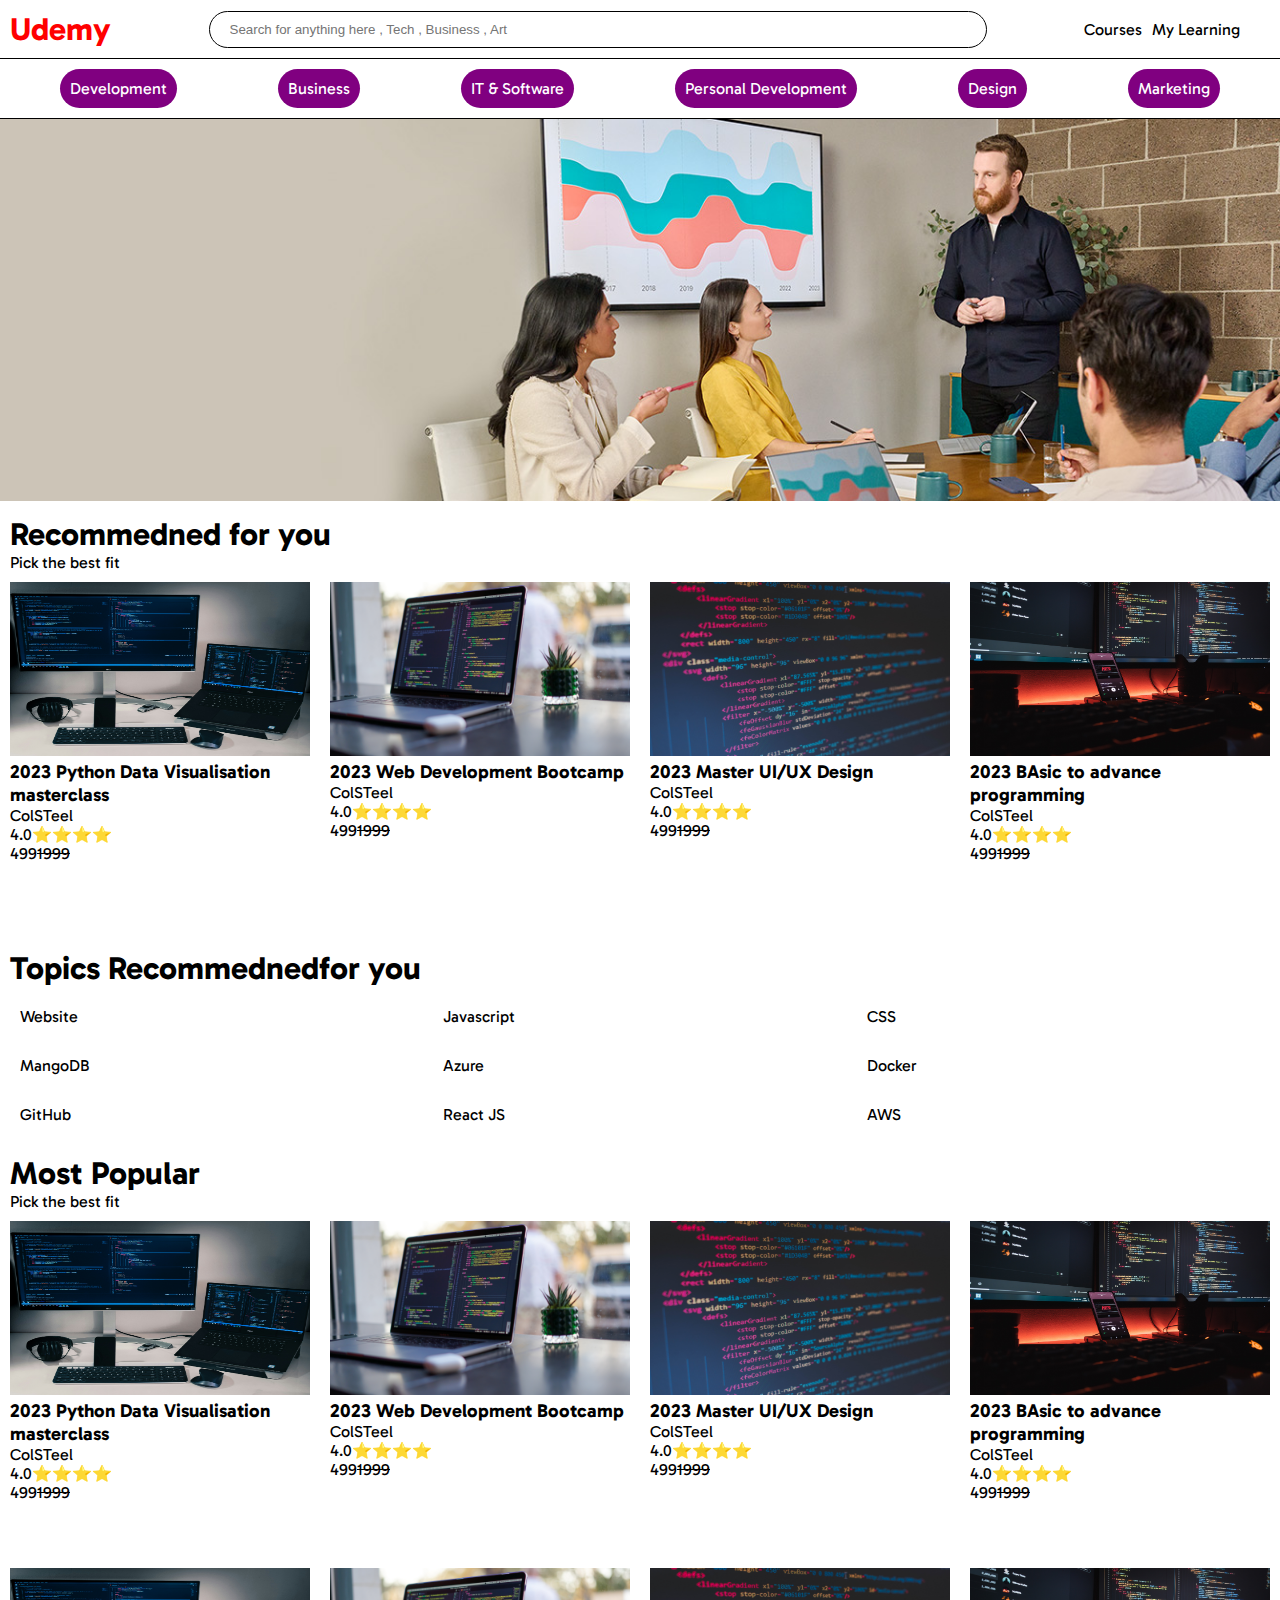
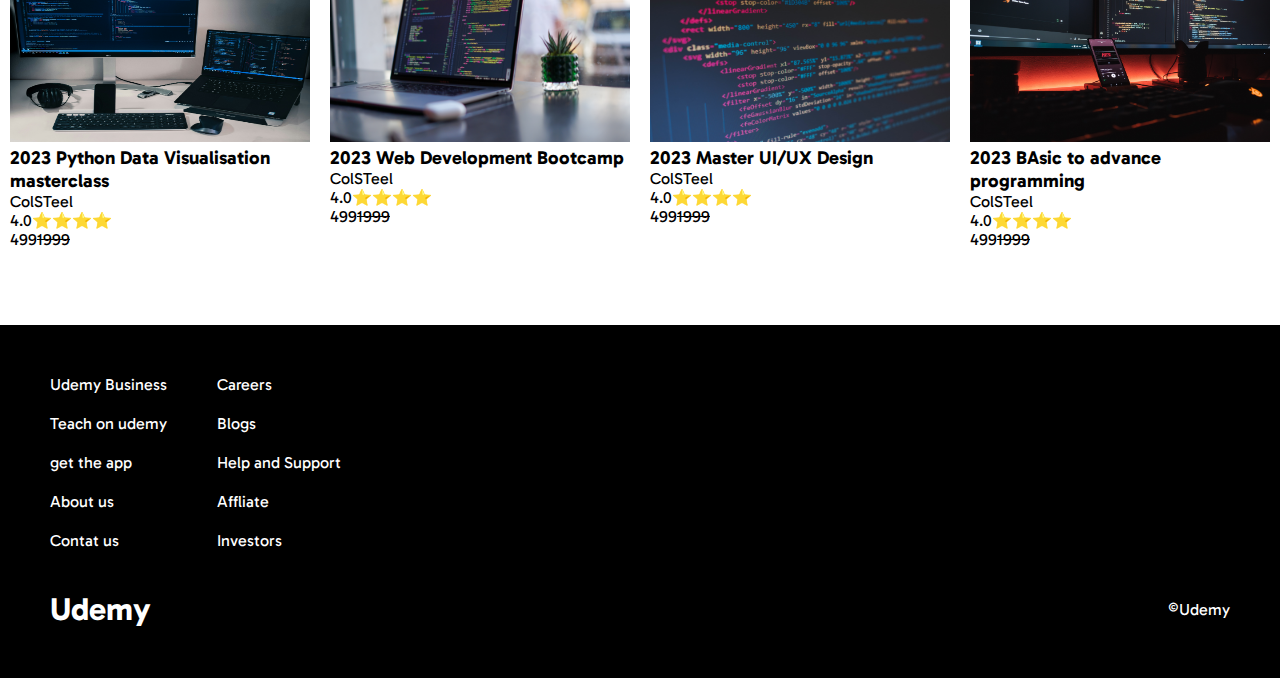
==== index.html @ b77e830a "Updated all files" ====
<!DOCTYPE html>
<html lang="en">
<head>
    <meta charset="UTF-8">
    <meta name="viewport" content="width=device-width, initial-scale=1.0">
    <title>Udemy</title>

    <!-- Google Fonts -->
    <link rel="preconnect" href="https://fonts.googleapis.com">
<link rel="preconnect" href="https://fonts.gstatic.com" crossorigin>
<link href="https://fonts.googleapis.com/css2?family=Gabarito&display=swap" rel="stylesheet">

<!-- CSS Style SHeet -->
<link rel="stylesheet" href="style.css">

<!-- Font awesome cdn link -->
<link rel="stylesheet" href="https://cdnjs.cloudflare.com/ajax/libs/font-awesome/6.4.2/css/all.min.css" integrity="sha512-z3gLpd7yknf1YoNbCzqRKc4qyor8gaKU1qmn+CShxbuBusANI9QpRohGBreCFkKxLhei6S9CQXFEbbKuqLg0DA==" crossorigin="anonymous" referrerpolicy="no-referrer" />

</head>
<body>

    <div class="navbar">
        <div class="navbar__s1">
<h1 class="navbar__s1__title">Udemy</h1>
        </div>
        <div class="navbar__s2">
            <i class="fa-solid fa-magnifying-glass"></i>
            <input type="text" placeholder="Search for anything here , Tech , Business , Art">
        </div>
        <div class="navbar__s3">
        <p>Courses</p>
        <p>My Learning</p>
        <i class="fa-solid fa-cart-shopping"></i>
        <i class="fa-solid fa-bell"></i>
        <i class="fa-solid fa-user"></i>
        </div>
    </div>
    <div class="catagories">
        <p>Development</p>
        <p>Business</p>
        <p>IT & Software</p>
        <p>Personal Development</p>
        <p>Design</p>
        <p>Marketing</p>
    </div>

<!-- Sale Image -->
<div class="sale-image">
    <img src="sale image.jpg" alt="sale image">
</div>

<!-- REcommended Section -->
<div class="recommended">
<h1 class="recommended__title">Recommedned for you</h1>
<p>Pick the best fit</p>
<div class="recommended__container">
    <div class="course-card">
        <img src="C1.jpg" alt="">
        <h3>2023 Python Data Visualisation masterclass</h3>
        <p>ColSTeel</p>
        <p>4.0⭐⭐⭐⭐</p>
        <p>499<del>1999</del></p>
    </div>

    <div class="course-card">
        <img src="C2.jpg" alt="">
        <h3>2023 Web Development Bootcamp</h3>
        <p>ColSTeel</p>
        <p>4.0⭐⭐⭐⭐</p>
        <p>499<del>1999</del></p>
    </div>

    <div class="course-card">
        <img src="C3.jpg" alt="">
        <h3>2023 Master UI/UX Design</h3>
        <p>ColSTeel</p>
        <p>4.0⭐⭐⭐⭐</p>
        <p>499<del>1999</del></p>
    </div>

    <div class="course-card">
        <img src="C4.jpg" alt="">
        <h3>2023 BAsic to advance programming</h3>
        <p>ColSTeel</p>
        <p>4.0⭐⭐⭐⭐</p>
        <p>499<del>1999</del></p>
    </div>

</div>
</div>

<!-- Topics -->
<div class="topics">
    <h1 class="topics__title">Topics Recommednedfor you</h1>
    <div class="topics__container">
        <p>Website</p>
        <p>Javascript</p>
        <p>CSS</p>
        <p>MangoDB</p>
        <p>Azure</p>
        <p>Docker</p>
        <p>GitHub</p>
        <p>React JS</p>
        <p>AWS</p>

    </div>
</div>

<!-- Popular -->

<div class="recommended">
    <h1 class="recommended__title">Most Popular</h1>
    <p>Pick the best fit</p>
    <div class="recommended__container">
        <div class="course-card">
            <img src="C1.jpg" alt="">
            <h3>2023 Python Data Visualisation masterclass</h3>
            <p>ColSTeel</p>
            <p>4.0⭐⭐⭐⭐</p>
            <p>499<del>1999</del></p>
        </div>
    
        <div class="course-card">
            <img src="C2.jpg" alt="">
            <h3>2023 Web Development Bootcamp</h3>
            <p>ColSTeel</p>
            <p>4.0⭐⭐⭐⭐</p>
            <p>499<del>1999</del></p>
        </div>
    
        <div class="course-card">
            <img src="C3.jpg" alt="">
            <h3>2023 Master UI/UX Design</h3>
            <p>ColSTeel</p>
            <p>4.0⭐⭐⭐⭐</p>
            <p>499<del>1999</del></p>
        </div>
    
        <div class="course-card">
            <img src="C4.jpg" alt="">
            <h3>2023 BAsic to advance programming</h3>
            <p>ColSTeel</p>
            <p>4.0⭐⭐⭐⭐</p>
            <p>499<del>1999</del></p>
        </div>
    
            <div class="course-card">
                <img src="C1.jpg" alt="">
                <h3>2023 Python Data Visualisation masterclass</h3>
                <p>ColSTeel</p>
                <p>4.0⭐⭐⭐⭐</p>
                <p>499<del>1999</del></p>
            </div>
        
            <div class="course-card">
                <img src="C2.jpg" alt="">
                <h3>2023 Web Development Bootcamp</h3>
                <p>ColSTeel</p>
                <p>4.0⭐⭐⭐⭐</p>
                <p>499<del>1999</del></p>
            </div>
        
            <div class="course-card">
                <img src="C3.jpg" alt="">
                <h3>2023 Master UI/UX Design</h3>
                <p>ColSTeel</p>
                <p>4.0⭐⭐⭐⭐</p>
                <p>499<del>1999</del></p>
            </div>
        
            <div class="course-card">
                <img src="C4.jpg" alt="">
                <h3>2023 BAsic to advance programming</h3>
                <p>ColSTeel</p>
                <p>4.0⭐⭐⭐⭐</p>
                <p>499<del>1999</del></p>
            </div>
        
    </div>
    </div>

    <!-- Footer -->
    <div class="footer">
        <div class="footer-one">
            <div class="footer-one__s1">
                <p>Udemy Business</p>
                <p>Teach on udemy</p>
                <p>get the app</p>
                <p>About us</p>
                <p>Contat us</p>

            </div>
            <div class="footer-one__s2">
                    <p>Careers</p>
                    <p>Blogs</p>
                    <p>Help and Support</p>
                    <p>Affliate</p>
                    <p>Investors</p>
            </div>

        </div>
        <div class="footer-two">
                <h1>Udemy</h1>
                <p>&copy;Udemy</p>
        </div>

    </div>

</body>
</html>
---- style.css ----
*{
    padding: 0;
    margin: 0;
}
body{
    font-family: 'Gabarito', sans-serif;
}
.navbar{
    padding: 10px;
    display: flex;
    flex-direction: row;
    justify-content: space-between;
    align-items: center;
    border-bottom: solid black 1px;
    gap: 10px;
}
.navbar__s1__title
{
color: red;
}
.navbar__s2{
    padding: 10px;
    border: solid 1px black;
    border-radius: 30px;
    width: 60%;
    display: flex;
    gap: 10px;
    align-items: center;
}
.navbar__s2 input{
    border: none;
    width: 100%;
}
.navbar__s2 input:focus{
    outline: none;
}
.navbar__s3{
    display: flex;
    gap: 10px;
    align-items: center;
}
.catagories{
    display: flex;
    justify-content: space-around;
    padding: 10px;
    border-bottom: solid 1px black;
}
.catagories p{
    background-color: purple;
    color: white;
    padding: 10px;
    border-radius: 30px;
}
.sale-image img{
    width: 100%;
}
.recommended{
    padding: 10px;
}
.recommended__container{
    display: flex;
    justify-content: space-between;
    margin-top: 10px;
    flex-wrap: wrap;
}
.course-card{
    width: 300px;
   
}
.course-card img{
    width: 100%;
    height: 50%;
}
.topics{
    padding: 10px;
}
.topics__container{
    display: flex;
    flex-wrap: wrap;
    gap: 10px;
    margin-top: 10px;
    
}
.topics__container p{
    border: solid 1x black;
    padding: 10px;
    flex-grow: 1;
    flex-basis: 25%;
}
.footer-one{
    display: flex;
    gap: 10px;
}
.footer-two{
    display: flex;
    justify-content: space-between;
    margin: 20px;
    align-items: center;
}
.footer{
    padding: 30px;
    background-color: black;
    color: white;
}
.footer-one p{
    margin: 20px;
}
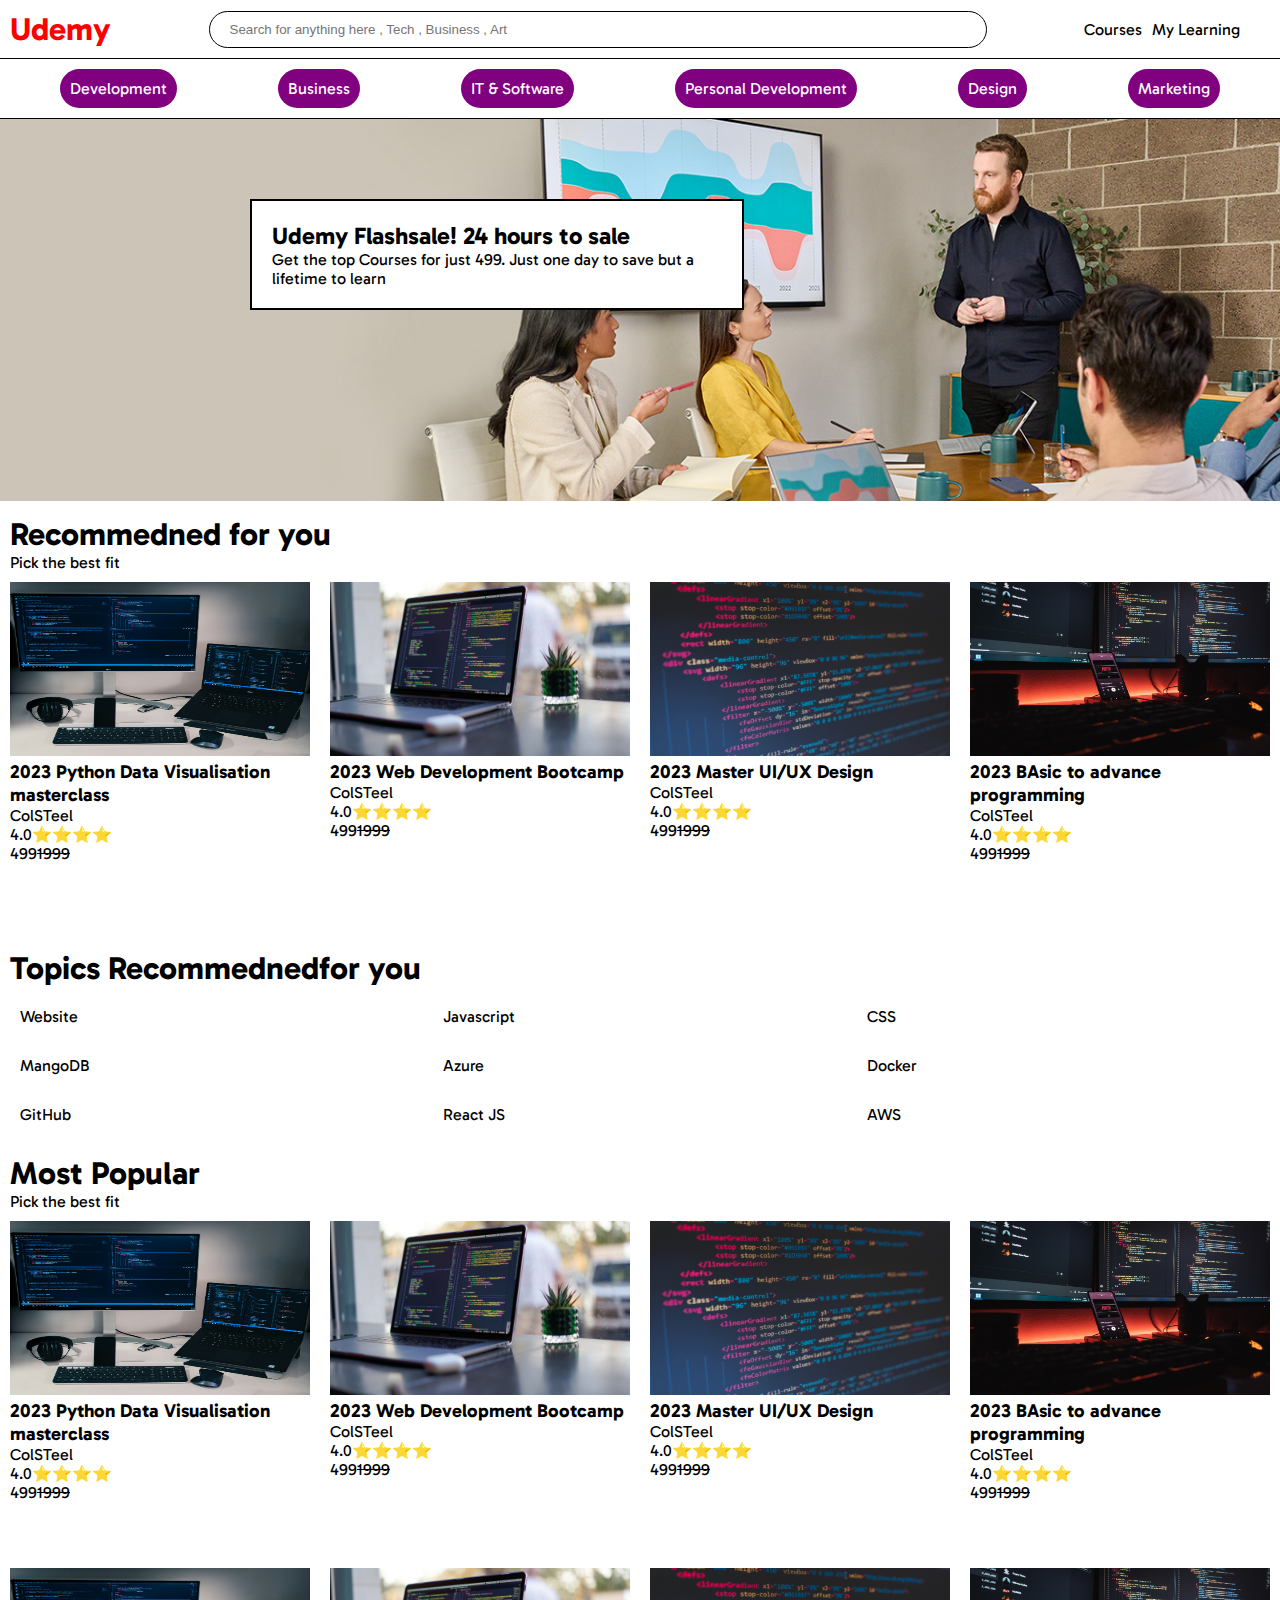
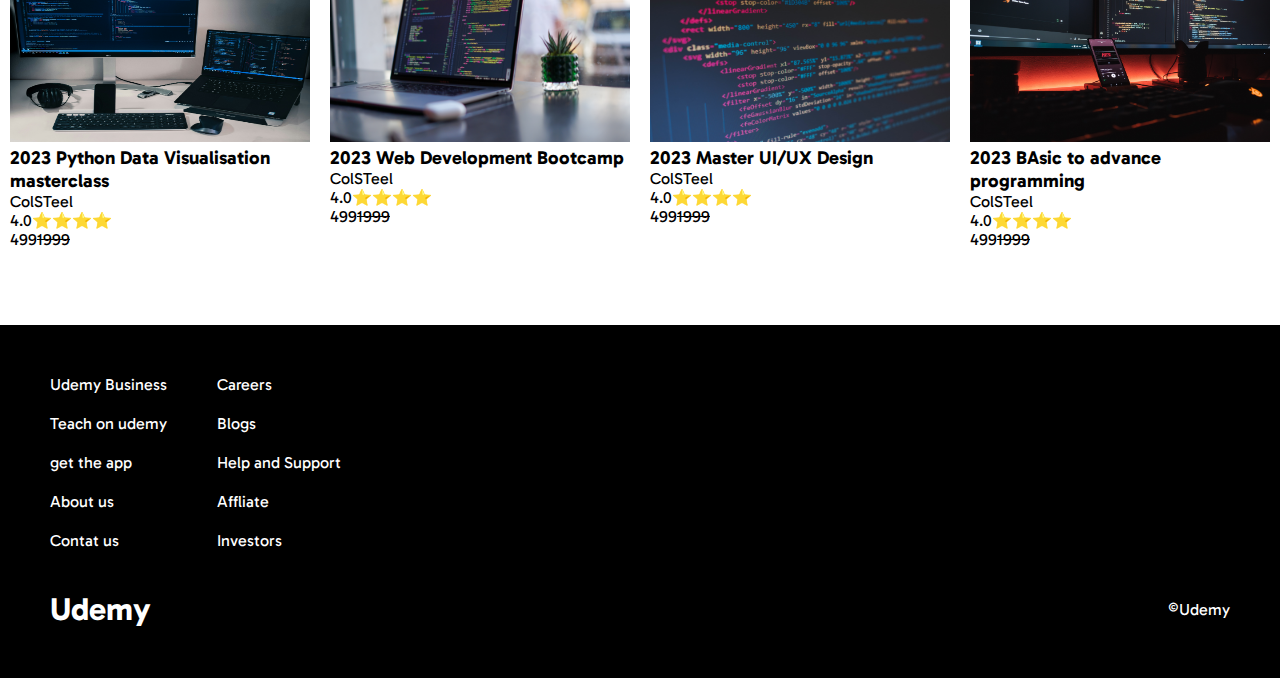
==== commit da81b41e: "Updated using position" ====
--- a/index.html
+++ b/index.html
@@ -29,7 +29,13 @@
         </div>
         <div class="navbar__s3">
         <p>Courses</p>
-        <p>My Learning</p>
+        <!-- <p>My Learning</p> -->
+        <div class="mylearning">
+            <p>My Learning</p>
+            <div class="mylearning__popup">
+                <p>You did not purchase anything yet</p>
+            </div>
+        </div>
         <i class="fa-solid fa-cart-shopping"></i>
         <i class="fa-solid fa-bell"></i>
         <i class="fa-solid fa-user"></i>
@@ -47,6 +53,10 @@
 <!-- Sale Image -->
 <div class="sale-image">
     <img src="sale image.jpg" alt="sale image">
+    <div class="sale-image__offer">
+        <h2>Udemy Flashsale! 24 hours to sale</h2>
+        <p>Get the top Courses for just 499. Just one day to save but a lifetime to learn</p>
+    </div>
 </div>
 
 <!-- REcommended Section -->
--- a/style.css
+++ b/style.css
@@ -13,6 +13,10 @@
     align-items: center;
     border-bottom: solid black 1px;
     gap: 10px;
+    position: sticky;
+    top: 0px;
+    background-color: white;
+    z-index: 1;
 }
 .navbar__s1__title
 {
@@ -30,6 +34,7 @@
 .navbar__s2 input{
     border: none;
     width: 100%;
+    background-color: transparent;
 }
 .navbar__s2 input:focus{
     outline: none;
@@ -38,6 +43,27 @@
     display: flex;
     gap: 10px;
     align-items: center;
+}
+.mylearning{
+    position: relative;
+}
+.mylearning:hover{
+    cursor: pointer;
+}
+
+/* Displaying Popup by placing the curser on it */
+.mylearning:hover .mylearning__popup{
+    display: block;
+}
+/* My Leaning Popup */
+.mylearning__popup{
+    position: absolute;
+    background-color: white;
+    border: solid 1px black;
+    width: 100px;
+    top: 150%;
+    right: 0;
+    display: none;
 }
 .catagories{
     display: flex;
@@ -51,8 +77,20 @@
     padding: 10px;
     border-radius: 30px;
 }
+.sale-image{
+    position: relative;
+}
 .sale-image img{
     width: 100%;
+}
+.sale-image__offer{
+    position: absolute;
+    top: 80px;
+    left: 250px;
+    border: solid 2px black;
+    padding: 20px;
+    background-color: white;
+    width: 450px;
 }
 .recommended{
     padding: 10px;
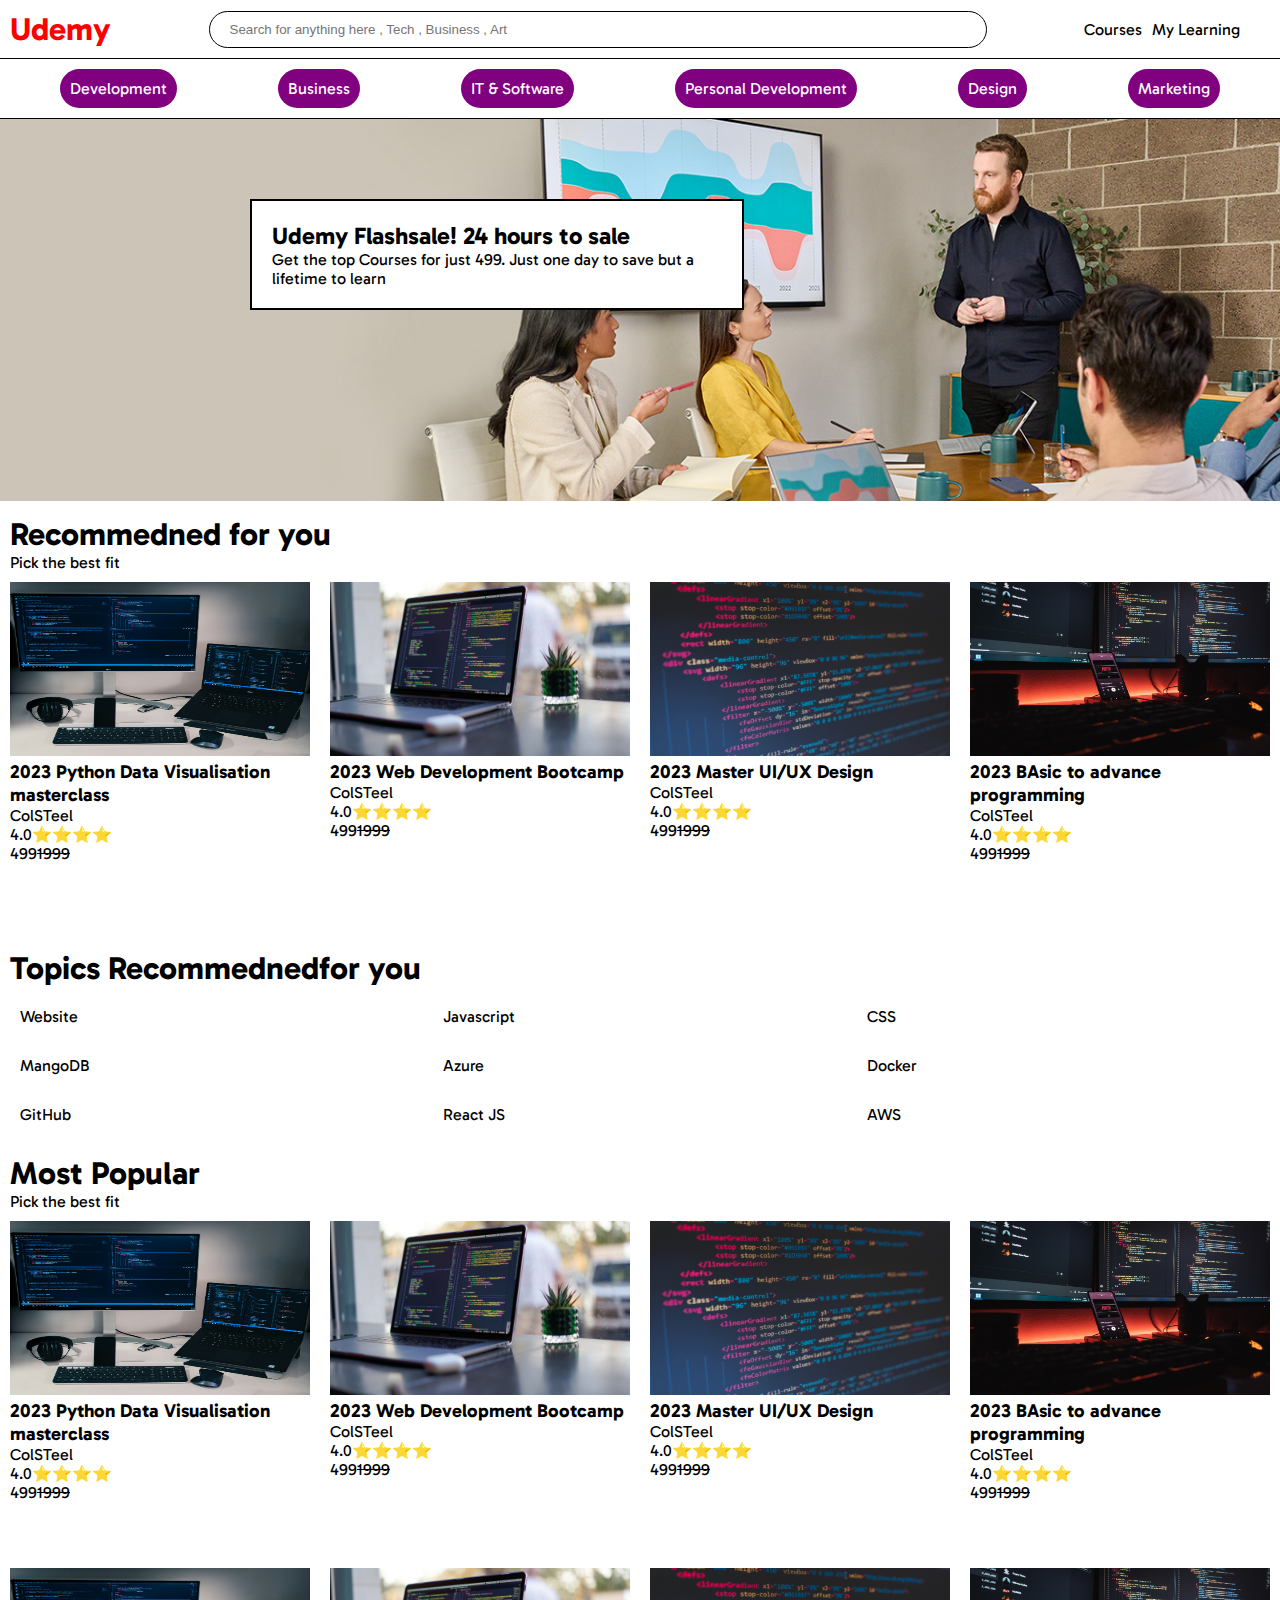
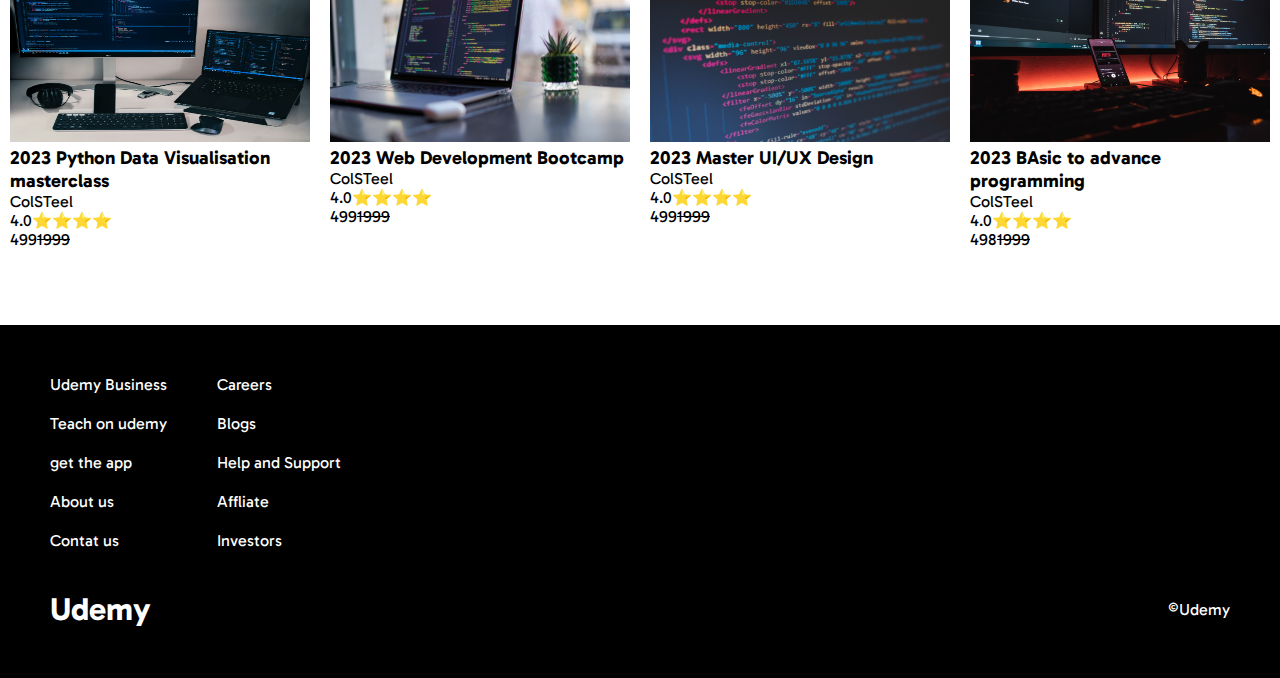
==== commit de9c8e48: "Updated with Position" ====
--- a/index.html
+++ b/index.html
@@ -183,7 +183,7 @@
                 <h3>2023 BAsic to advance programming</h3>
                 <p>ColSTeel</p>
                 <p>4.0⭐⭐⭐⭐</p>
-                <p>499<del>1999</del></p>
+                <p>498<del>1999</del></p>
             </div>
         
     </div>
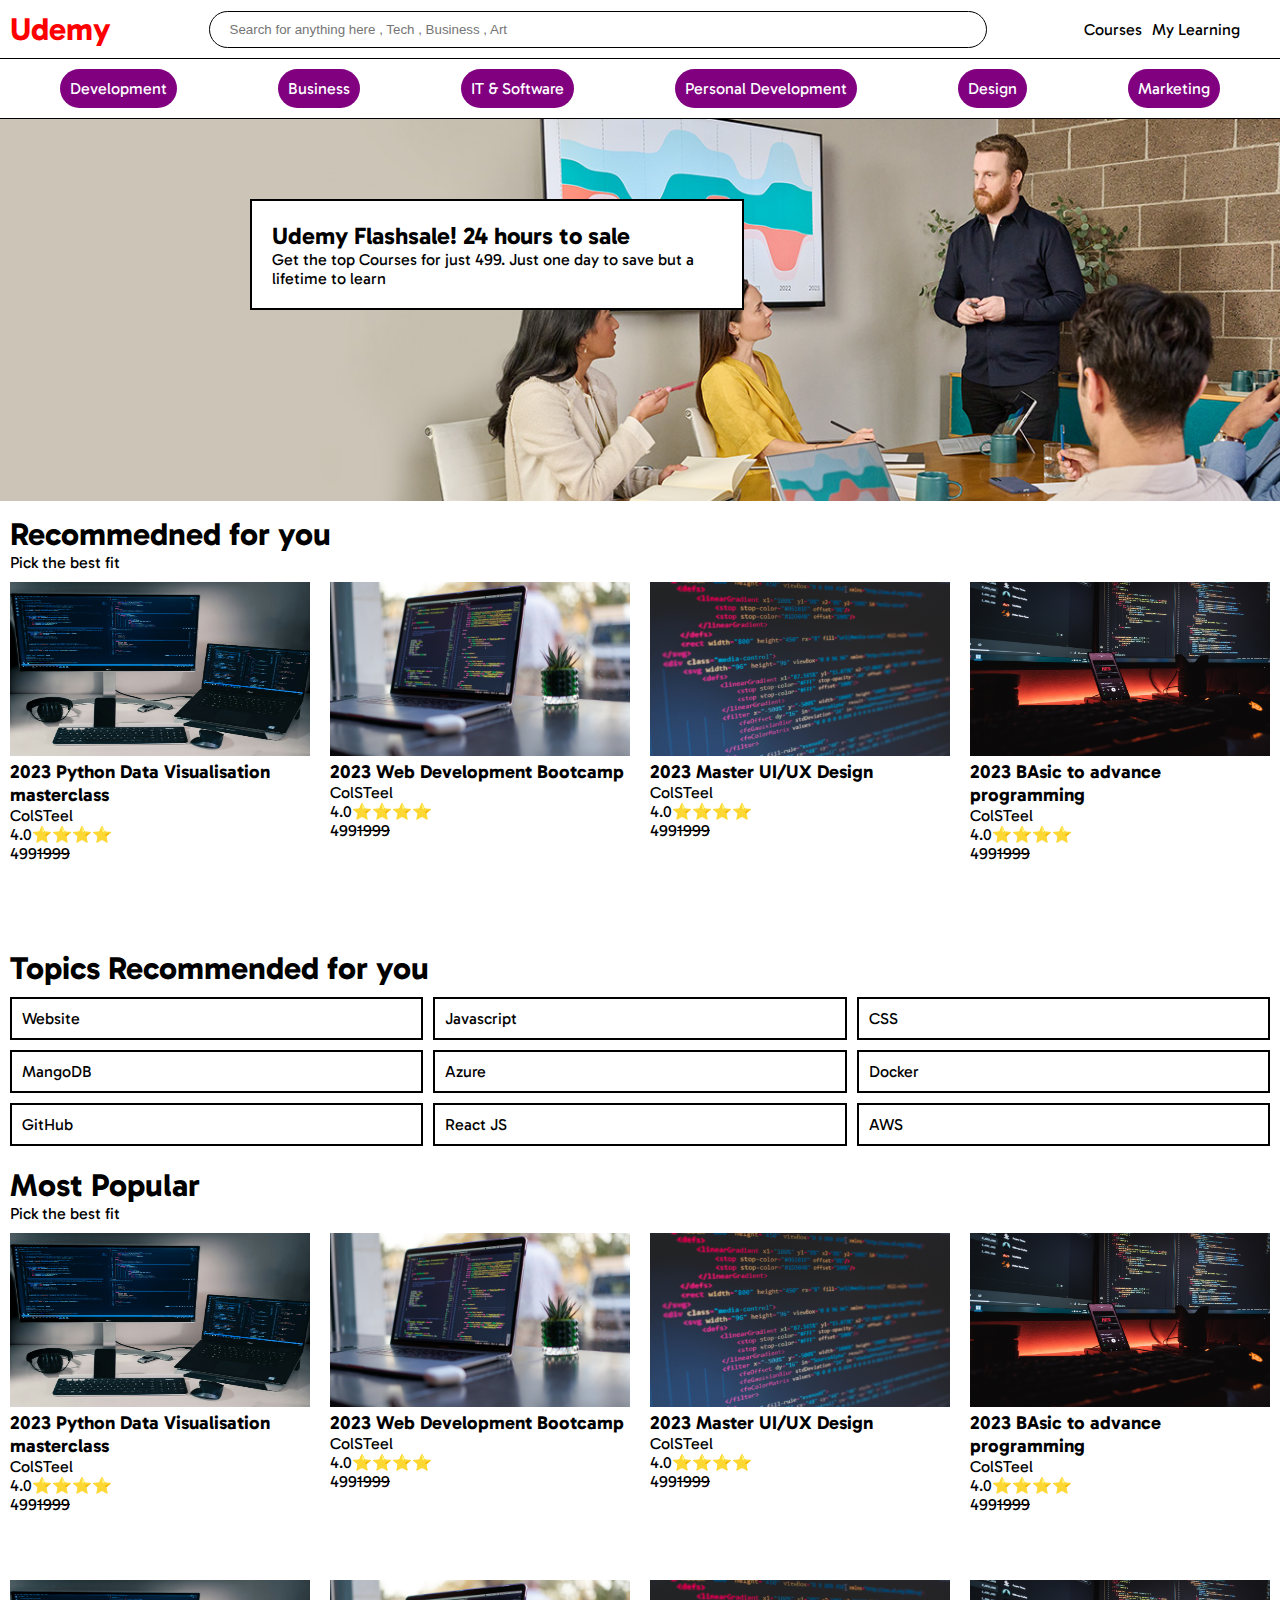
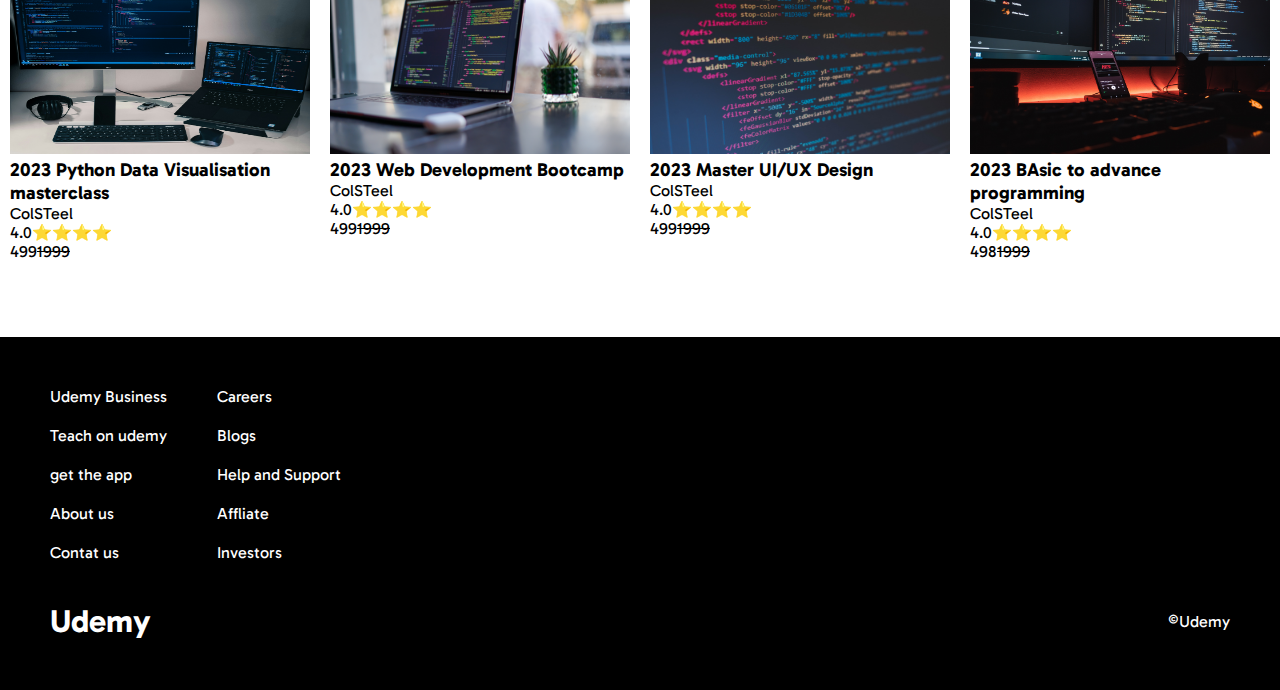
==== commit c1714c59: "Updated Topics Container" ====
--- a/index.html
+++ b/index.html
@@ -101,7 +101,7 @@
 
 <!-- Topics -->
 <div class="topics">
-    <h1 class="topics__title">Topics Recommednedfor you</h1>
+    <h1 class="topics__title">Topics Recommended for you</h1>
     <div class="topics__container">
         <p>Website</p>
         <p>Javascript</p>
--- a/style.css
+++ b/style.css
@@ -117,13 +117,13 @@
     flex-wrap: wrap;
     gap: 10px;
     margin-top: 10px;
-    
 }
 .topics__container p{
-    border: solid 1x black;
+    
     padding: 10px;
     flex-grow: 1;
     flex-basis: 25%;
+    border: solid 2px black;
 }
 .footer-one{
     display: flex;
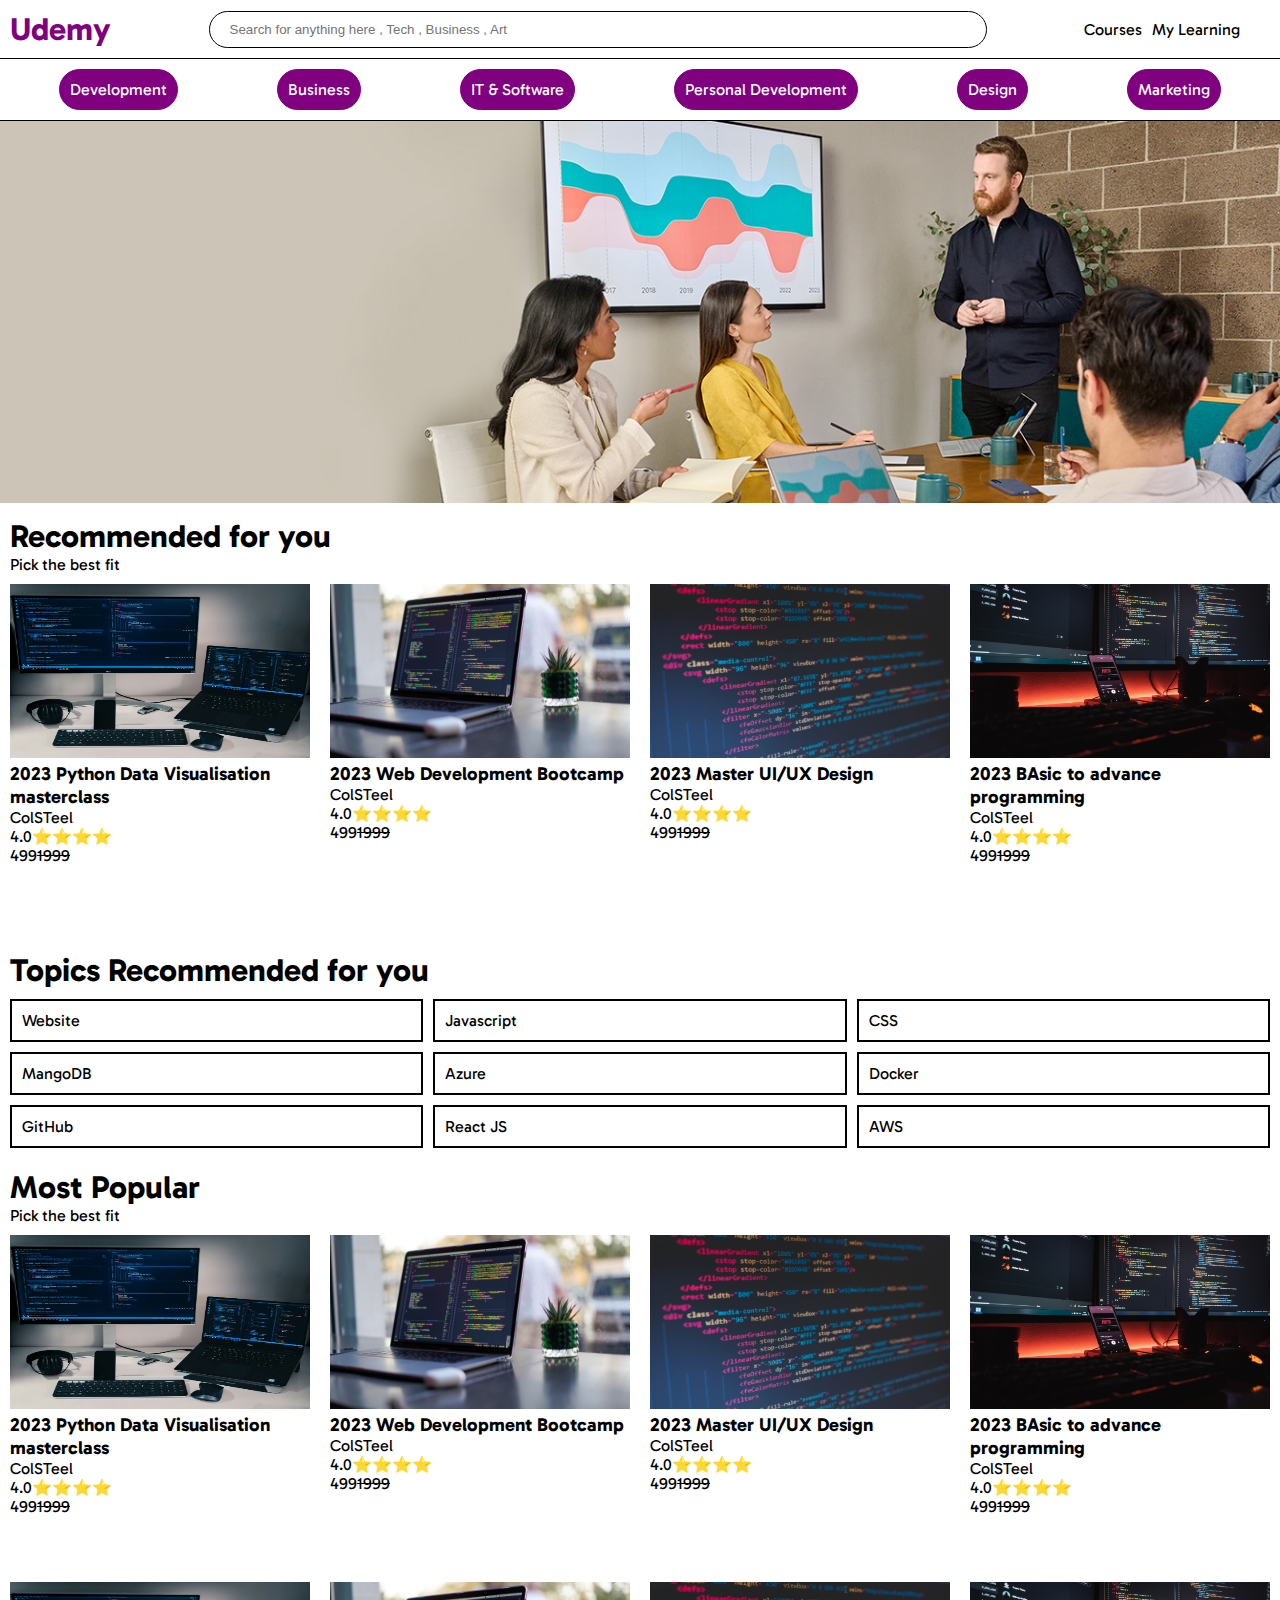
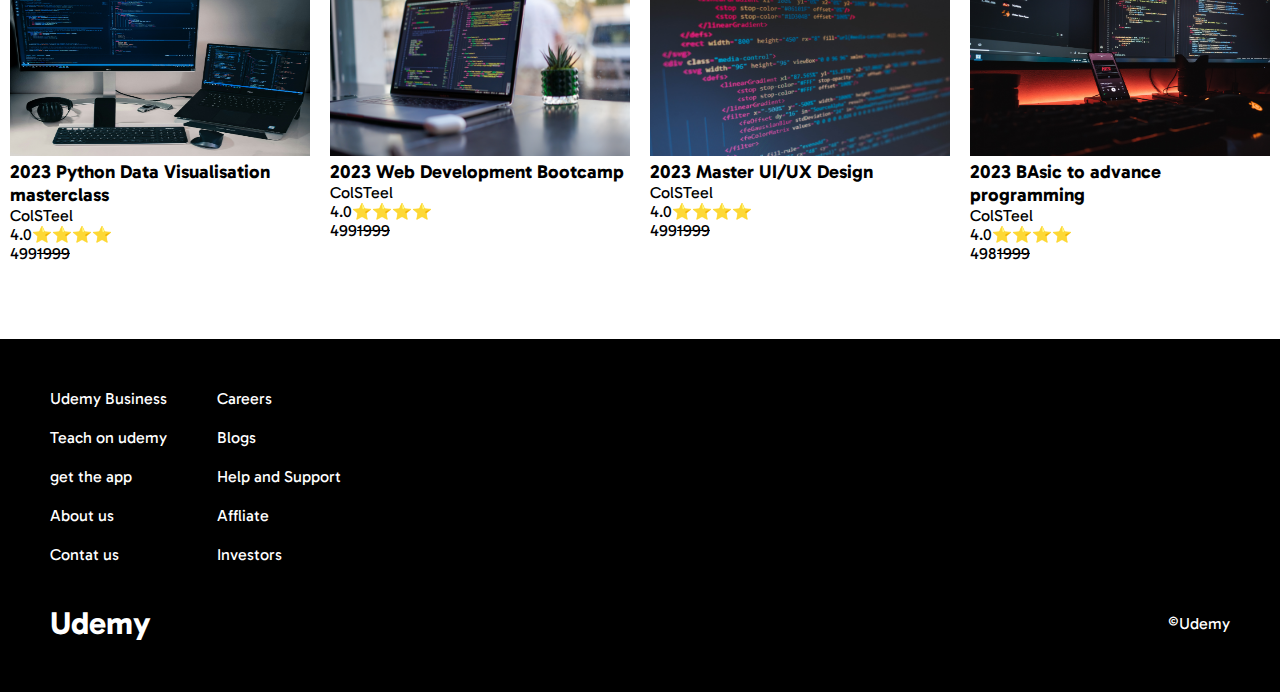
==== commit af1fe253: "Corrections Updated" ====
--- a/index.html
+++ b/index.html
@@ -61,7 +61,7 @@
 
 <!-- REcommended Section -->
 <div class="recommended">
-<h1 class="recommended__title">Recommedned for you</h1>
+<h1 class="recommended__title">Recommended for you</h1>
 <p>Pick the best fit</p>
 <div class="recommended__container">
     <div class="course-card">
--- a/style.css
+++ b/style.css
@@ -20,7 +20,7 @@
 }
 .navbar__s1__title
 {
-color: red;
+color: purple;
 }
 .navbar__s2{
     padding: 10px;
@@ -76,6 +76,14 @@
     color: white;
     padding: 10px;
     border-radius: 30px;
+    border: solid 1px purple;
+}
+.catagories p:hover{
+    transition: 1s;
+    background-color: transparent;
+    color: purple;
+    cursor: pointer;
+    border: solid 1px purple;
 }
 .sale-image{
     position: relative;
@@ -91,6 +99,20 @@
     padding: 20px;
     background-color: white;
     width: 450px;
+    animation-name: zoom;
+    animation-duration: 1s;
+    opacity: 0;
+    animation-fill-mode: forwards;
+}
+@keyframes zoom {
+    0%{
+        transform: scale(0);
+        opacity: 0;
+    }
+    100%{
+        transform: scale(1);
+        opacity: 1;
+    }
 }
 .recommended{
     padding: 10px;
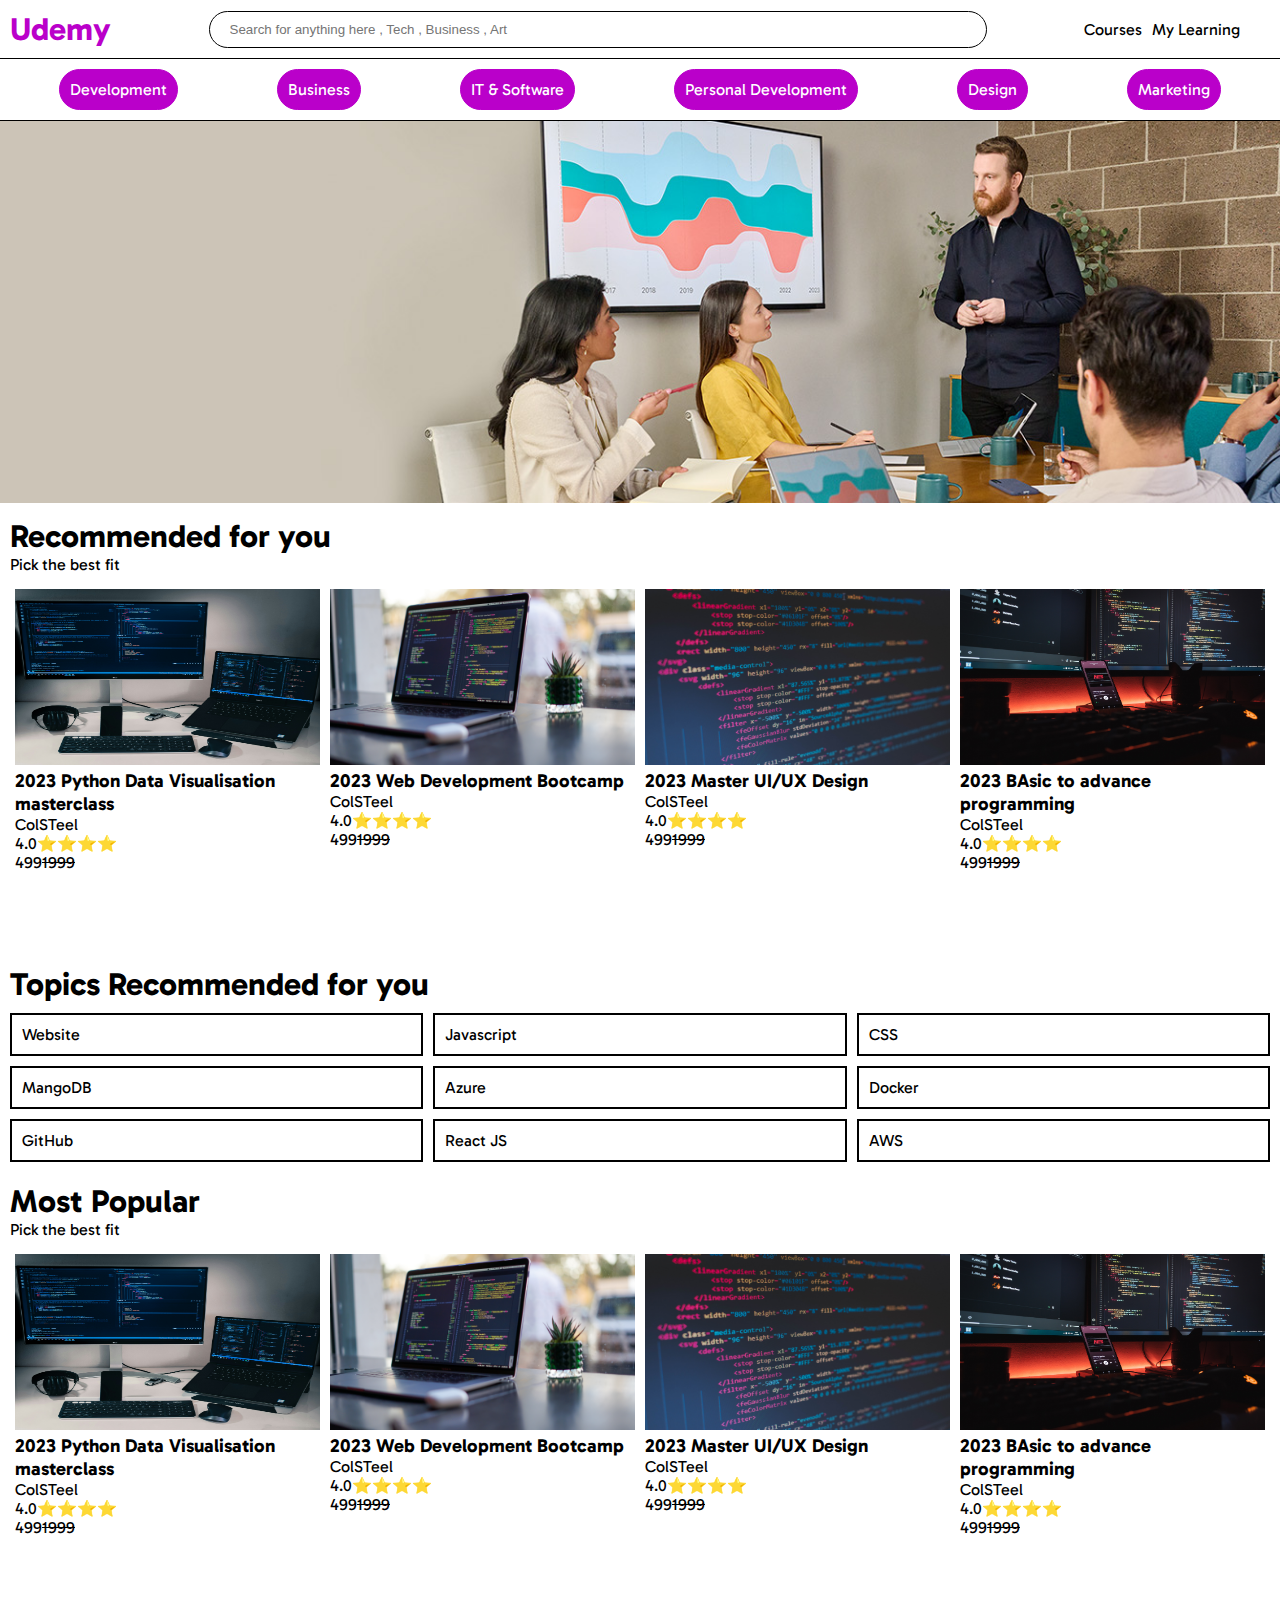
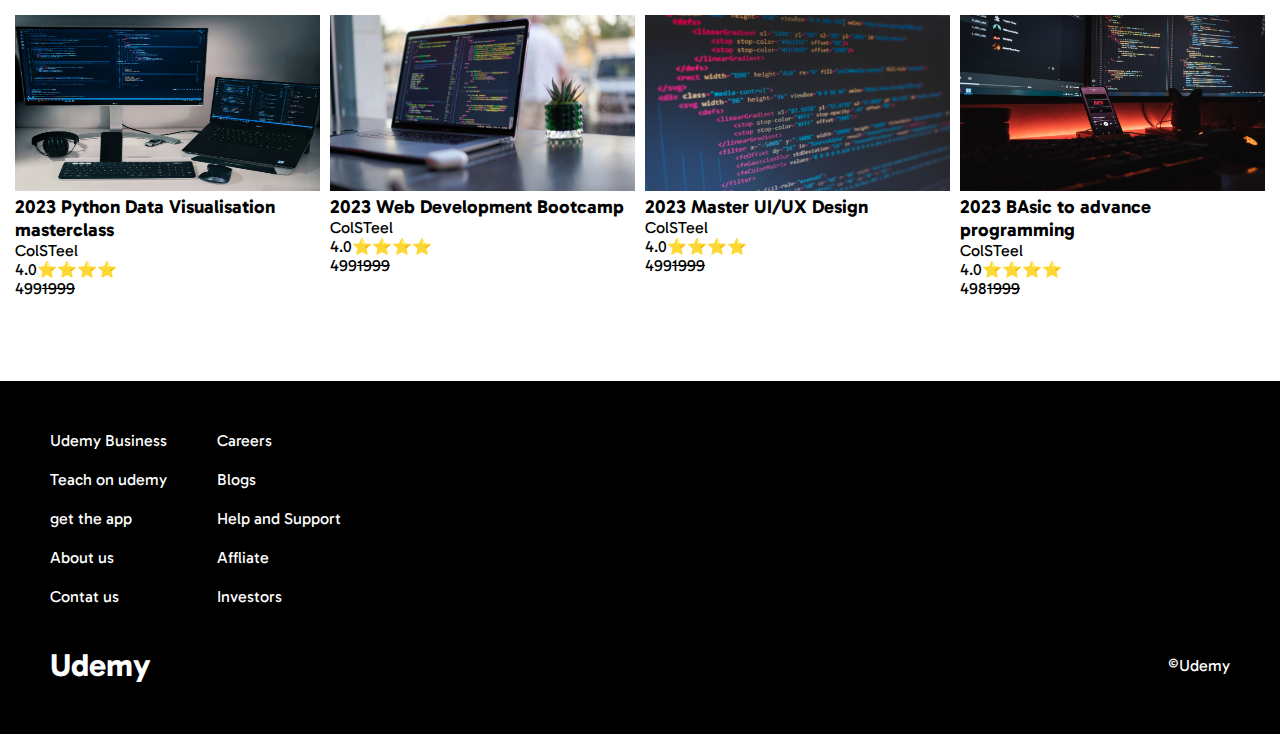
==== commit c4cef892: "Updated menu bar" ====
--- a/index.html
+++ b/index.html
@@ -35,12 +35,16 @@
             <div class="mylearning__popup">
                 <p>You did not purchase anything yet</p>
             </div>
+
         </div>
         <i class="fa-solid fa-cart-shopping"></i>
         <i class="fa-solid fa-bell"></i>
         <i class="fa-solid fa-user"></i>
         </div>
-    </div>
+        <div class="navbar__s4">
+            <i class="fa-solid fa-bars"></i>
+        </div>
+     </div>
     <div class="catagories">
         <p>Development</p>
         <p>Business</p>
--- a/style.css
+++ b/style.css
@@ -20,7 +20,7 @@
 }
 .navbar__s1__title
 {
-color: purple;
+color: #BA00CA;
 }
 .navbar__s2{
     padding: 10px;
@@ -43,6 +43,9 @@
     display: flex;
     gap: 10px;
     align-items: center;
+}
+.navbar__s4{
+    display: none;
 }
 .mylearning{
     position: relative;
@@ -72,18 +75,18 @@
     border-bottom: solid 1px black;
 }
 .catagories p{
-    background-color: purple;
+    background-color: #BA00CA;
     color: white;
     padding: 10px;
     border-radius: 30px;
-    border: solid 1px purple;
+    border: solid 1px #BA00CA;
 }
 .catagories p:hover{
     transition: 1s;
     background-color: transparent;
-    color: purple;
+    color: #BA00CA;
     cursor: pointer;
-    border: solid 1px purple;
+    border: solid 1px #BA00CA;
 }
 .sale-image{
     position: relative;
@@ -124,7 +127,9 @@
     flex-wrap: wrap;
 }
 .course-card{
-    width: 300px;
+    flex-grow: 1;
+    flex-basis: 20%;
+    margin: 5px;
    
 }
 .course-card img{
@@ -164,4 +169,24 @@
 }
 .footer-one p{
     margin: 20px;
+}
+
+/* Media Quries */
+
+@media screen and (max-width:600px) {
+    body{
+        font-size: 10px;
+    }
+    .course-card{
+        flex-basis: 40%;
+    }
+    .catagories{
+        display: none;
+    }
+    .navbar__s2,.navbar__s3{
+        display: none;
+    }
+    .navbar__s4{
+        display: block;
+    }
 }